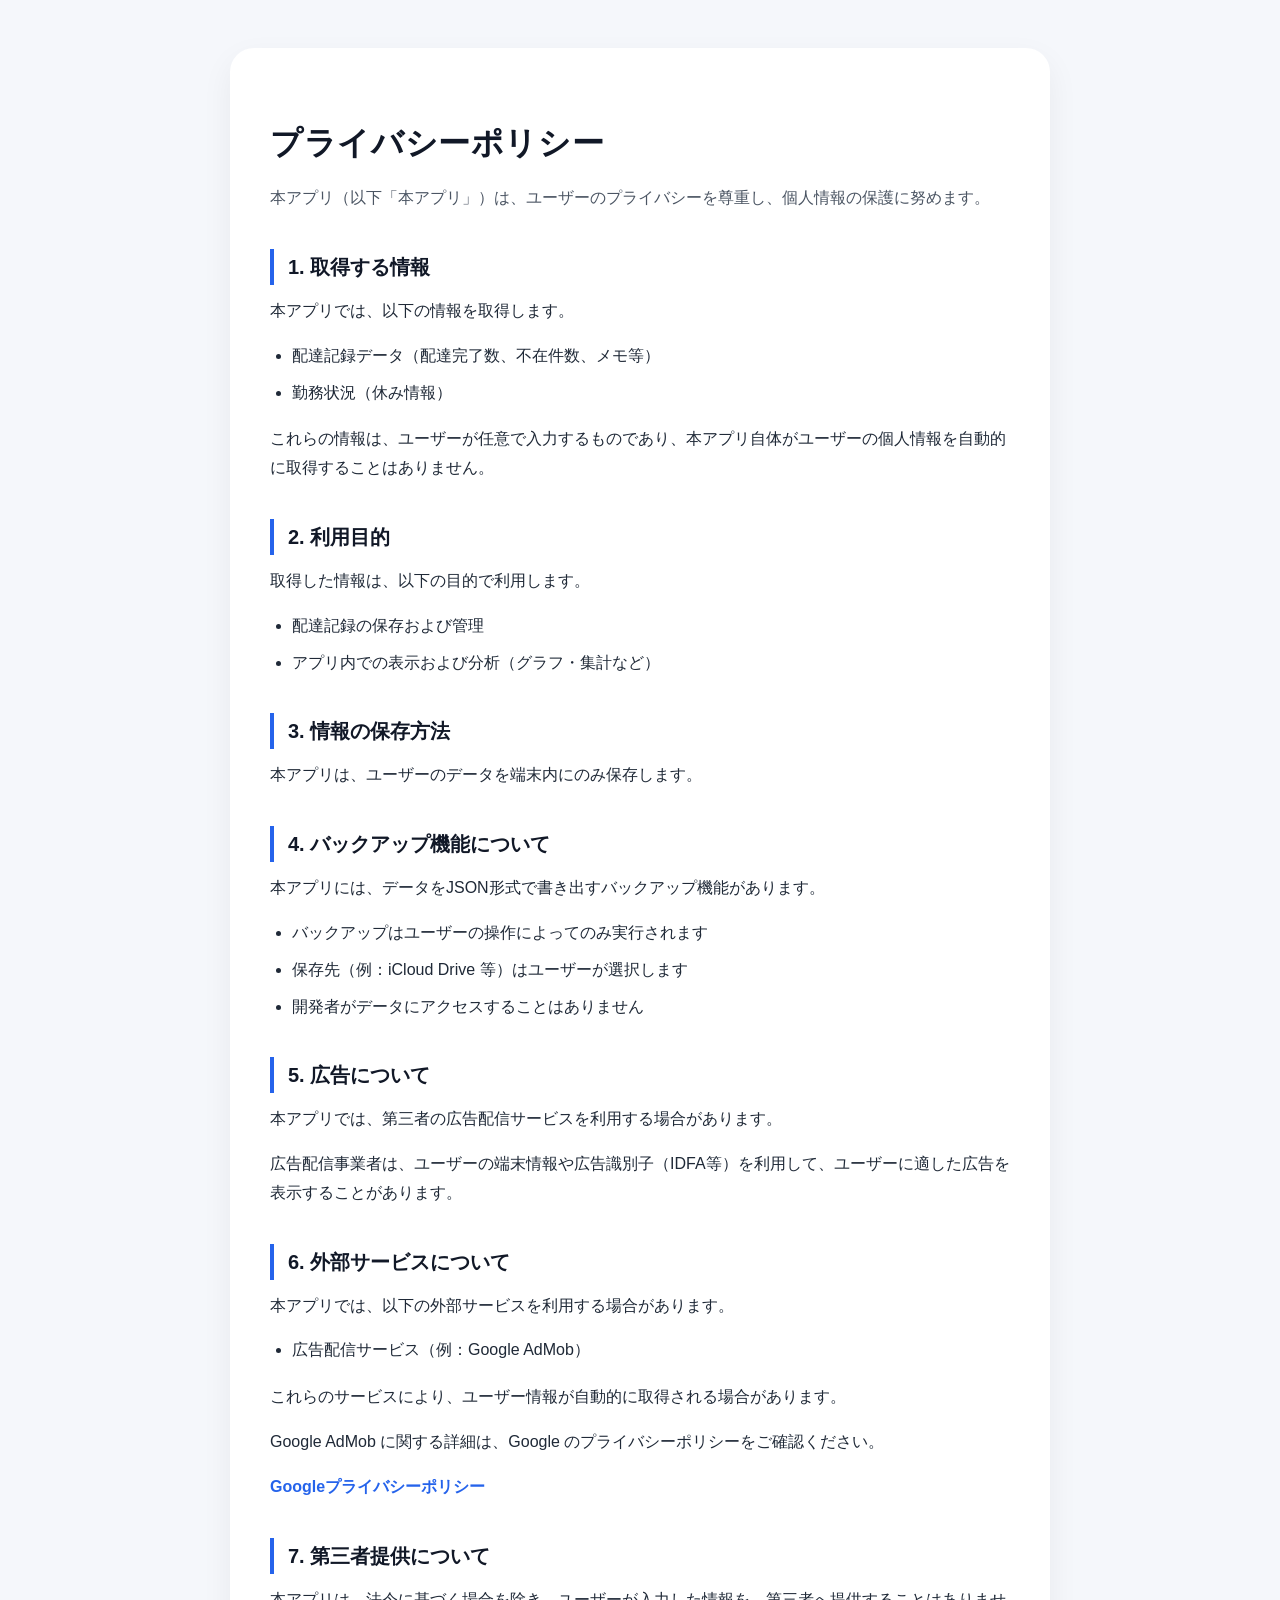
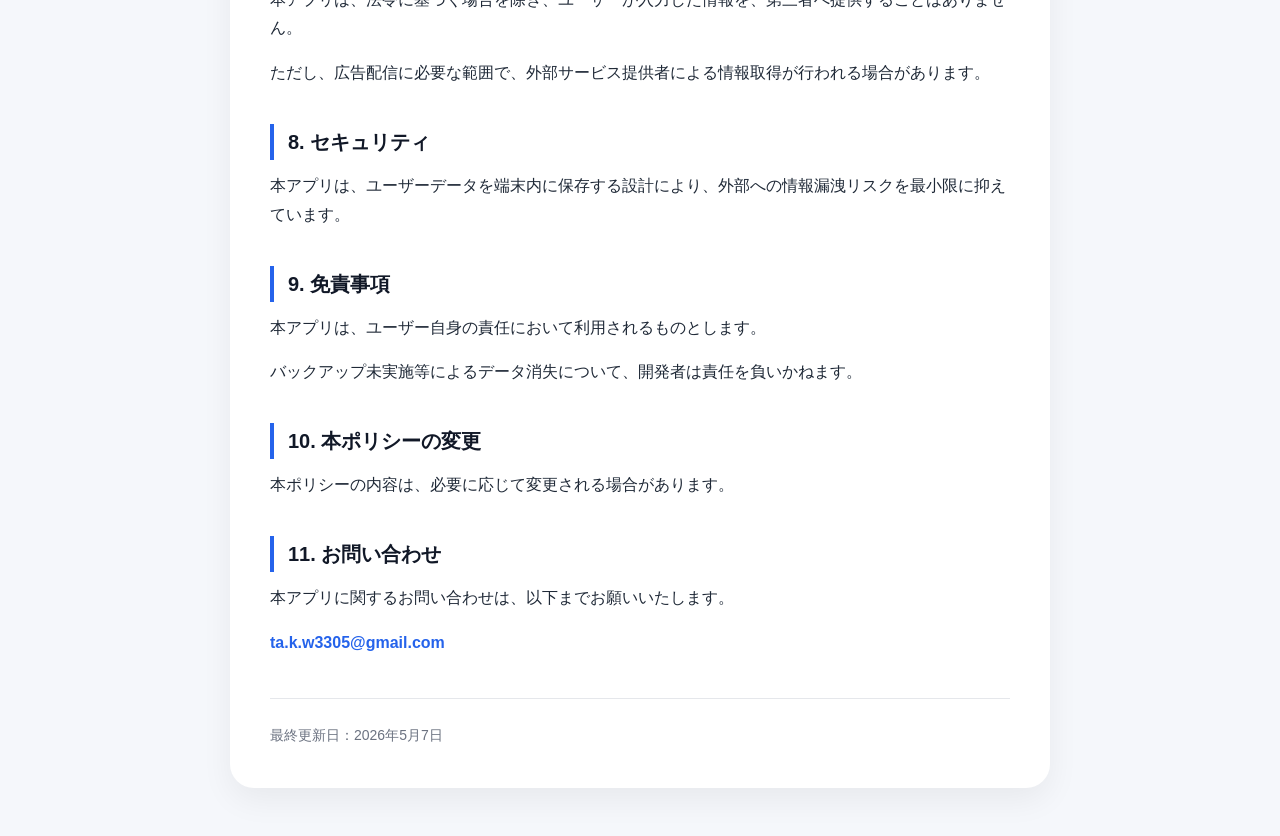
==== delivery-policy.html @ 5f6f4db6 "Create delivery-policy.html" ====
<!DOCTYPE html>
<html lang="ja">
<head>
  <meta charset="UTF-8">
  <meta name="viewport" content="width=device-width, initial-scale=1.0">
  <title>プライバシーポリシー</title>

  <style>
    body {
      margin: 0;
      font-family: -apple-system, BlinkMacSystemFont, "Helvetica Neue", "Yu Gothic", sans-serif;
      background: #f5f7fb;
      color: #1f2937;
      line-height: 1.8;
    }

    .container {
      max-width: 820px;
      margin: 0 auto;
      padding: 48px 20px;
    }

    .card {
      background: #ffffff;
      border-radius: 24px;
      padding: 40px;
      box-shadow: 0 12px 32px rgba(0, 0, 0, 0.06);
    }

    h1 {
      font-size: 32px;
      margin-bottom: 12px;
      color: #111827;
      letter-spacing: 0.02em;
    }

    .lead {
      color: #4b5563;
      margin-bottom: 32px;
    }

    h2 {
      font-size: 20px;
      margin-top: 36px;
      margin-bottom: 12px;
      padding-left: 14px;
      border-left: 4px solid #2563eb;
      color: #111827;
    }

    p {
      margin: 0 0 16px;
    }

    ul {
      padding-left: 22px;
      margin-top: 8px;
      margin-bottom: 18px;
    }

    li {
      margin-bottom: 8px;
    }

    a {
      color: #2563eb;
      text-decoration: none;
      font-weight: 600;
    }

    a:hover {
      text-decoration: underline;
    }

    .footer {
      margin-top: 40px;
      padding-top: 24px;
      border-top: 1px solid #e5e7eb;
      color: #6b7280;
      font-size: 14px;
    }

    @media (max-width: 600px) {
      .container {
        padding: 24px 14px;
      }

      .card {
        padding: 28px 22px;
        border-radius: 18px;
      }

      h1 {
        font-size: 26px;
      }

      h2 {
        font-size: 18px;
      }
    }
  </style>
</head>

<body>
  <main class="container">
    <article class="card">
      <h1>プライバシーポリシー</h1>

      <p class="lead">
        本アプリ（以下「本アプリ」）は、ユーザーのプライバシーを尊重し、個人情報の保護に努めます。
      </p>

      <h2>1. 取得する情報</h2>
      <p>本アプリでは、以下の情報を取得します。</p>
      <ul>
        <li>配達記録データ（配達完了数、不在件数、メモ等）</li>
        <li>勤務状況（休み情報）</li>
      </ul>
      <p>
        これらの情報は、ユーザーが任意で入力するものであり、本アプリ自体がユーザーの個人情報を自動的に取得することはありません。
      </p>

      <h2>2. 利用目的</h2>
      <p>取得した情報は、以下の目的で利用します。</p>
      <ul>
        <li>配達記録の保存および管理</li>
        <li>アプリ内での表示および分析（グラフ・集計など）</li>
      </ul>

      <h2>3. 情報の保存方法</h2>
      <p>本アプリは、ユーザーのデータを端末内にのみ保存します。</p>

      <h2>4. バックアップ機能について</h2>
      <p>本アプリには、データをJSON形式で書き出すバックアップ機能があります。</p>
      <ul>
        <li>バックアップはユーザーの操作によってのみ実行されます</li>
        <li>保存先（例：iCloud Drive 等）はユーザーが選択します</li>
        <li>開発者がデータにアクセスすることはありません</li>
      </ul>

      <h2>5. 広告について</h2>
      <p>本アプリでは、第三者の広告配信サービスを利用する場合があります。</p>
      <p>
        広告配信事業者は、ユーザーの端末情報や広告識別子（IDFA等）を利用して、ユーザーに適した広告を表示することがあります。
      </p>

      <h2>6. 外部サービスについて</h2>
      <p>本アプリでは、以下の外部サービスを利用する場合があります。</p>
      <ul>
        <li>広告配信サービス（例：Google AdMob）</li>
      </ul>
      <p>これらのサービスにより、ユーザー情報が自動的に取得される場合があります。</p>
      <p>
        Google AdMob に関する詳細は、Google のプライバシーポリシーをご確認ください。
      </p>
      <p>
        <a href="https://policies.google.com/privacy" target="_blank" rel="noopener noreferrer">
          Googleプライバシーポリシー
        </a>
      </p>

      <h2>7. 第三者提供について</h2>
      <p>
        本アプリは、法令に基づく場合を除き、ユーザーが入力した情報を、第三者へ提供することはありません。
      </p>
      <p>
        ただし、広告配信に必要な範囲で、外部サービス提供者による情報取得が行われる場合があります。
      </p>

      <h2>8. セキュリティ</h2>
      <p>
        本アプリは、ユーザーデータを端末内に保存する設計により、外部への情報漏洩リスクを最小限に抑えています。
      </p>

      <h2>9. 免責事項</h2>
      <p>本アプリは、ユーザー自身の責任において利用されるものとします。</p>
      <p>
        バックアップ未実施等によるデータ消失について、開発者は責任を負いかねます。
      </p>

      <h2>10. 本ポリシーの変更</h2>
      <p>本ポリシーの内容は、必要に応じて変更される場合があります。</p>

      <h2>11. お問い合わせ</h2>
      <p>本アプリに関するお問い合わせは、以下までお願いいたします。</p>
      <p>
        <a href="mailto:ta.k.w3305@gmail.com">
          ta.k.w3305@gmail.com
        </a>
      </p>

      <div class="footer">
        最終更新日：2026年5月7日
      </div>
    </article>
  </main>
</body>
</html>
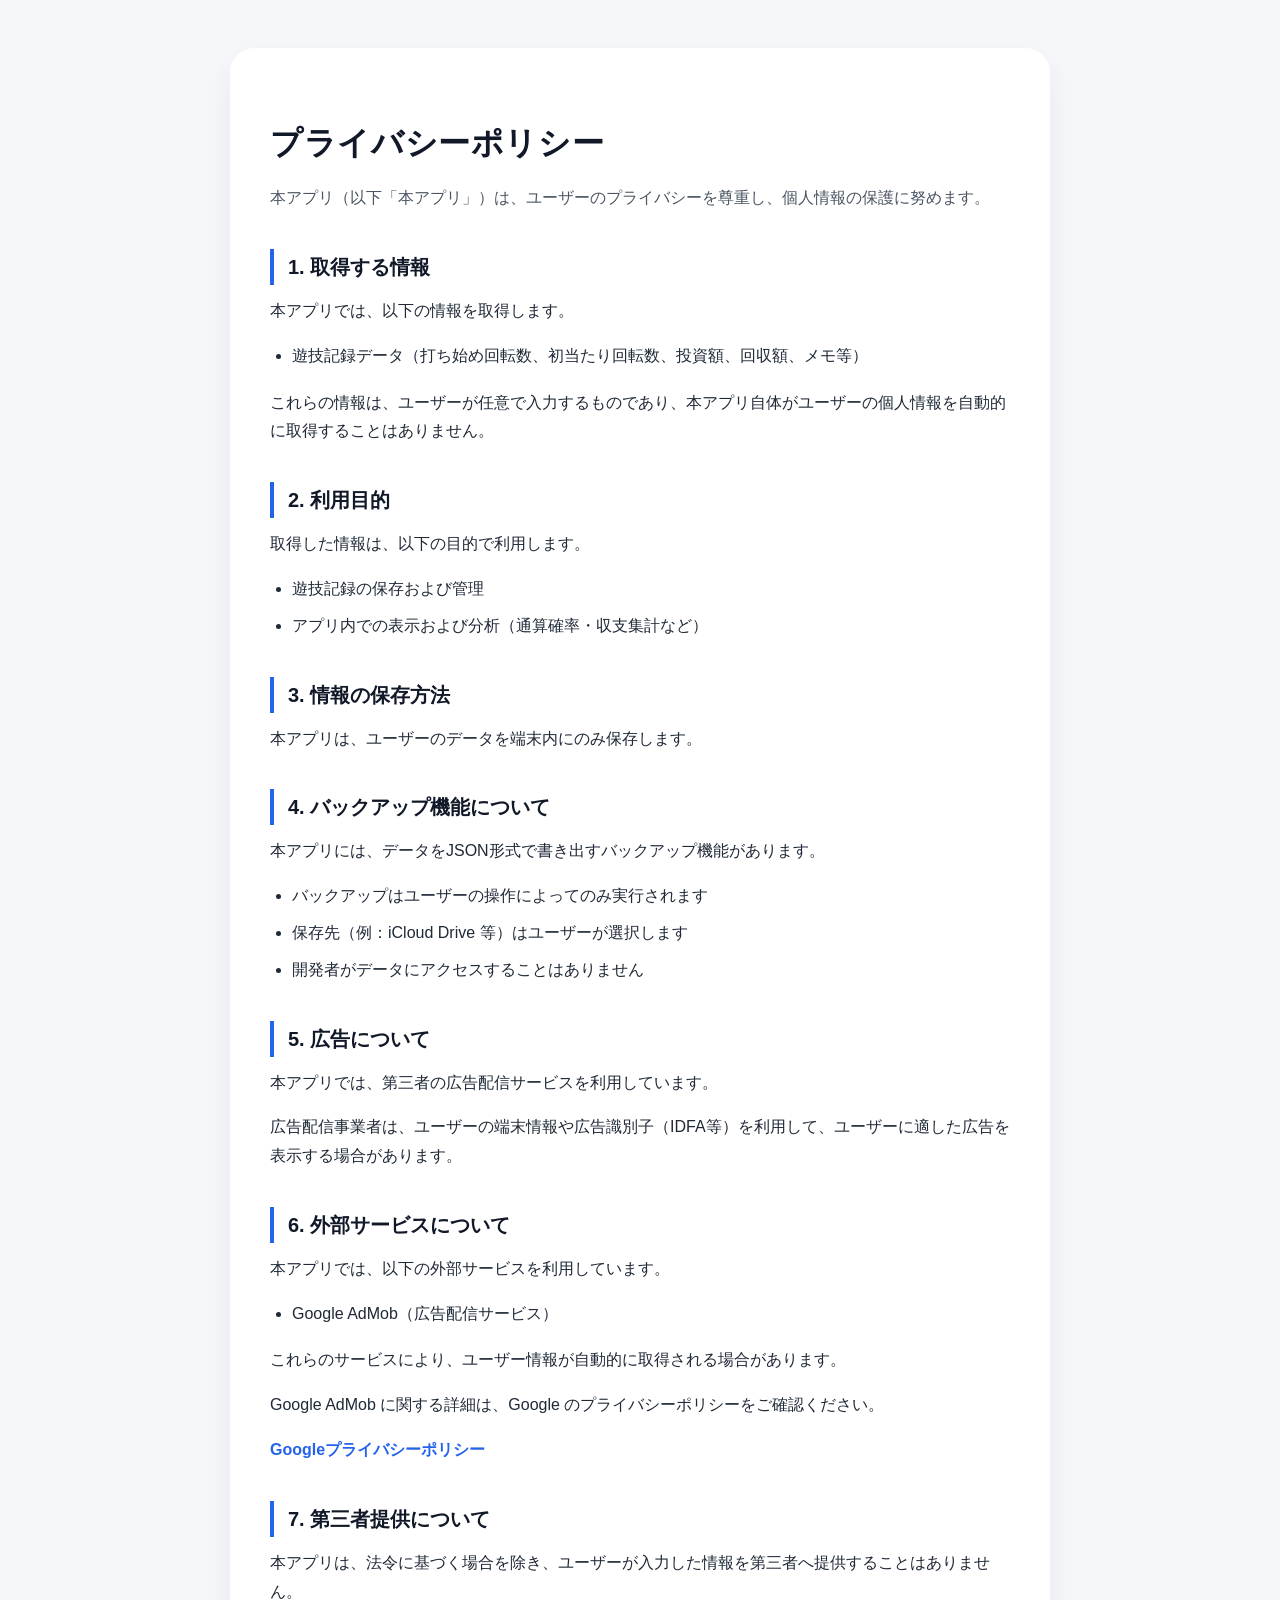
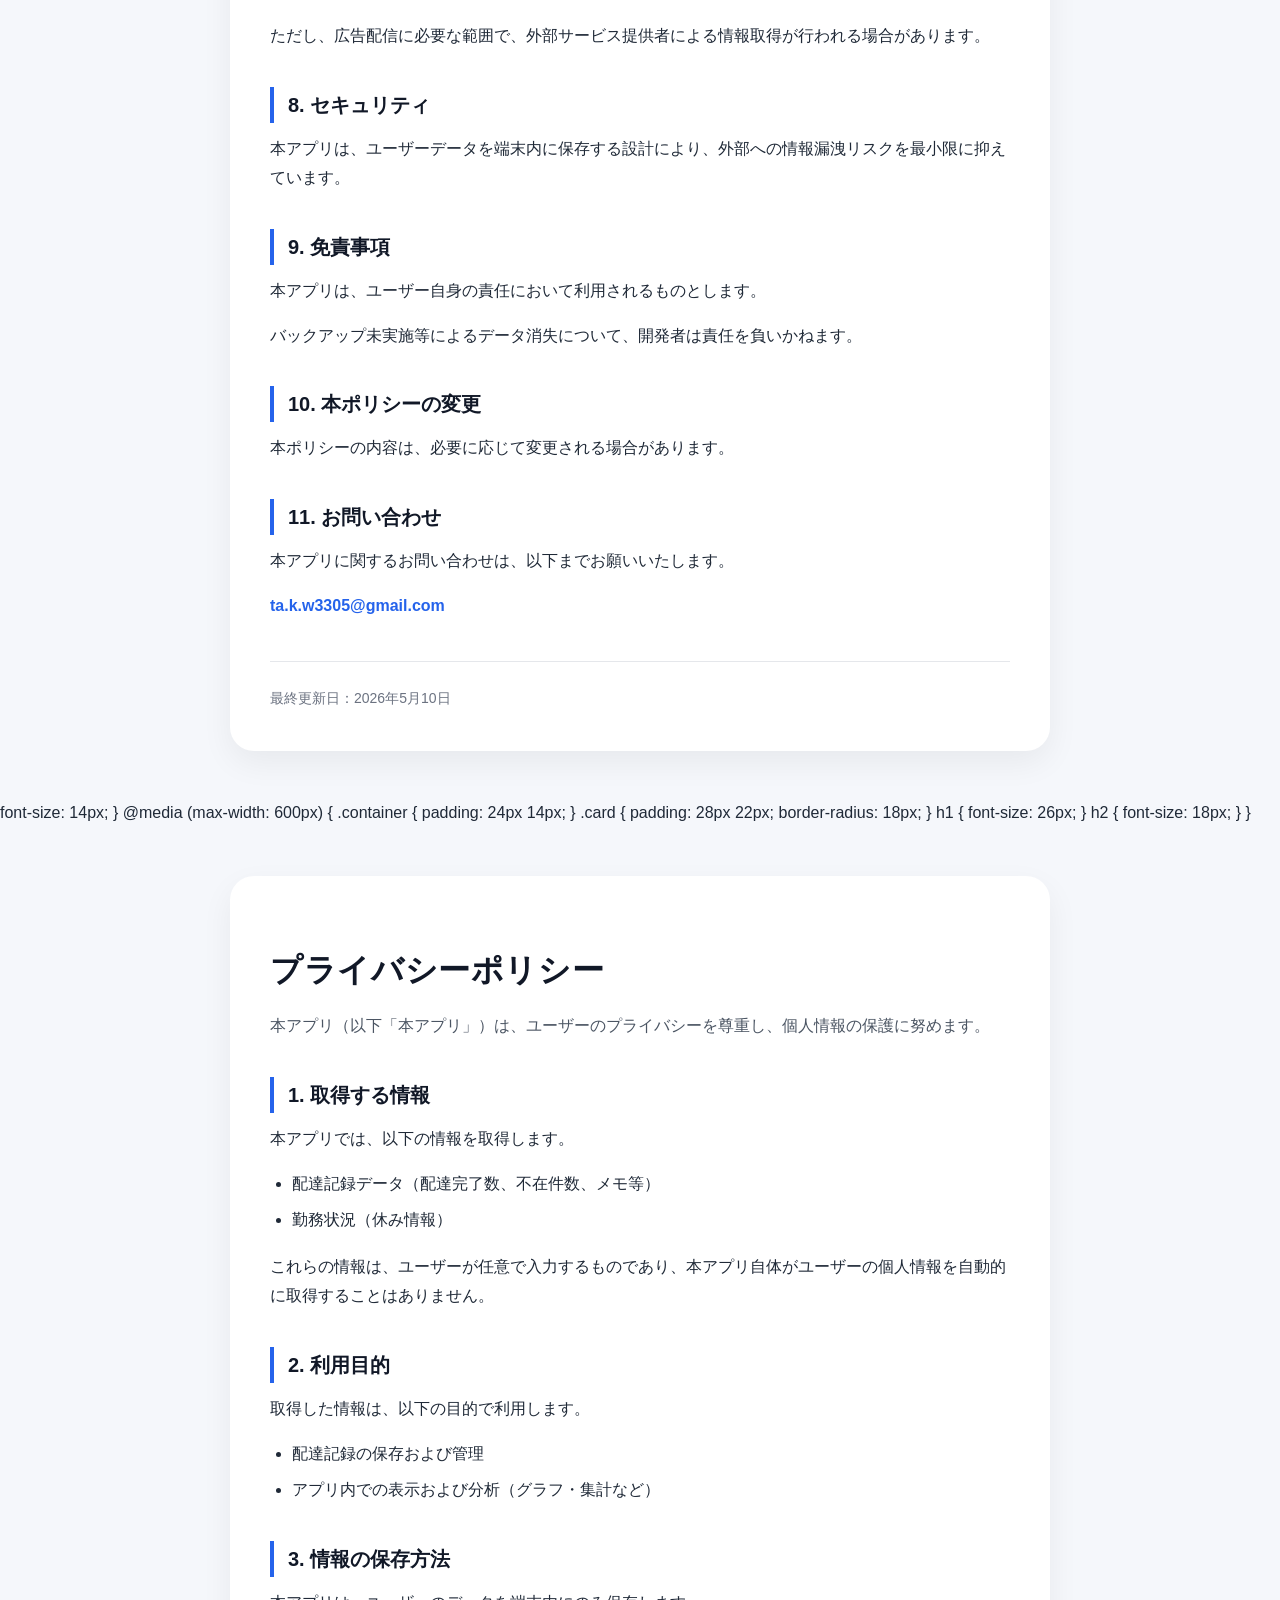
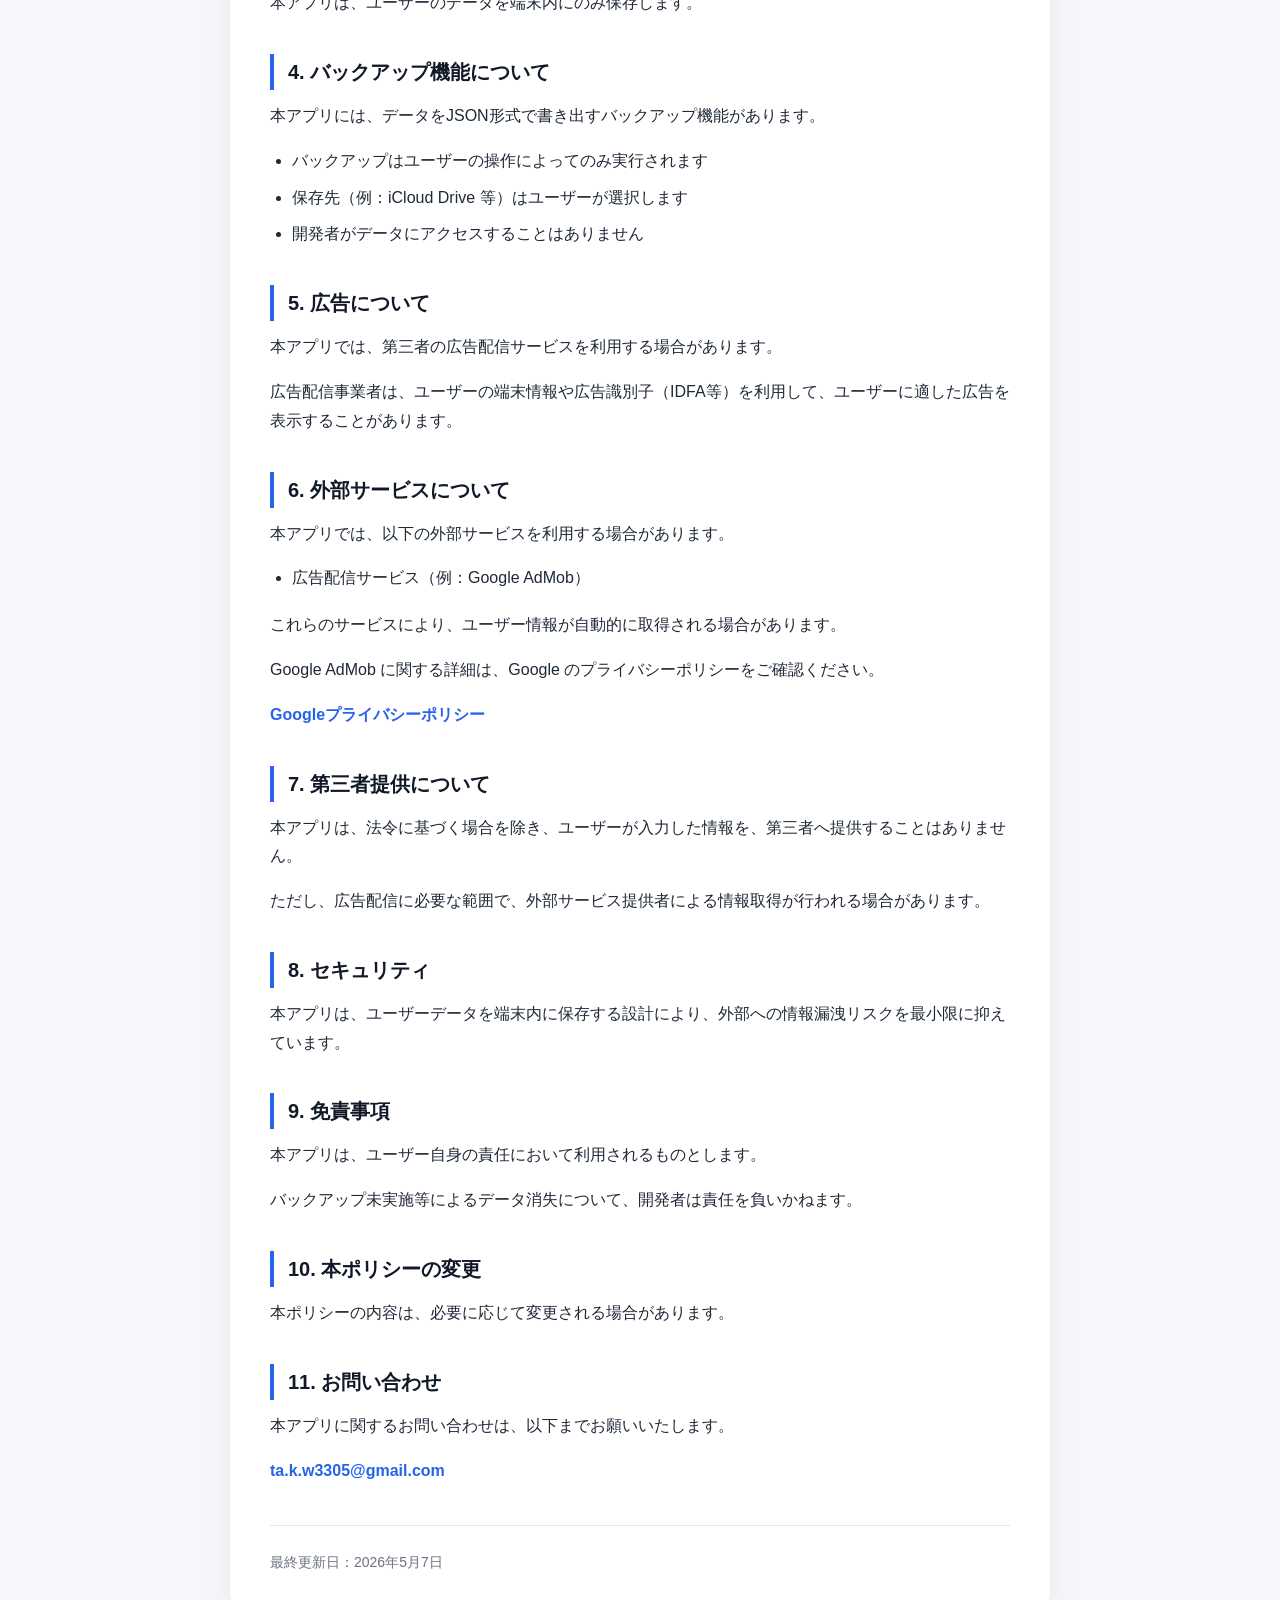
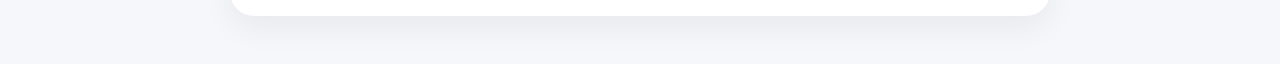
==== commit 03351774: "Update delivery-policy.html" ====
--- a/delivery-policy.html
+++ b/delivery-policy.html
@@ -113,6 +113,123 @@
       <h2>1. 取得する情報</h2>
       <p>本アプリでは、以下の情報を取得します。</p>
       <ul>
+        <li>遊技記録データ（打ち始め回転数、初当たり回転数、投資額、回収額、メモ等）</li>
+      </ul>
+      <p>
+        これらの情報は、ユーザーが任意で入力するものであり、本アプリ自体がユーザーの個人情報を自動的に取得することはありません。
+      </p>
+
+      <h2>2. 利用目的</h2>
+      <p>取得した情報は、以下の目的で利用します。</p>
+      <ul>
+        <li>遊技記録の保存および管理</li>
+        <li>アプリ内での表示および分析（通算確率・収支集計など）</li>
+      </ul>
+
+      <h2>3. 情報の保存方法</h2>
+      <p>本アプリは、ユーザーのデータを端末内にのみ保存します。</p>
+
+      <h2>4. バックアップ機能について</h2>
+      <p>本アプリには、データをJSON形式で書き出すバックアップ機能があります。</p>
+      <ul>
+        <li>バックアップはユーザーの操作によってのみ実行されます</li>
+        <li>保存先（例：iCloud Drive 等）はユーザーが選択します</li>
+        <li>開発者がデータにアクセスすることはありません</li>
+      </ul>
+
+      <h2>5. 広告について</h2>
+      <p>本アプリでは、第三者の広告配信サービスを利用しています。</p>
+      <p>
+        広告配信事業者は、ユーザーの端末情報や広告識別子（IDFA等）を利用して、ユーザーに適した広告を表示する場合があります。
+      </p>
+
+      <h2>6. 外部サービスについて</h2>
+      <p>本アプリでは、以下の外部サービスを利用しています。</p>
+      <ul>
+        <li>Google AdMob（広告配信サービス）</li>
+      </ul>
+      <p>これらのサービスにより、ユーザー情報が自動的に取得される場合があります。</p>
+      <p>
+        Google AdMob に関する詳細は、Google のプライバシーポリシーをご確認ください。
+      </p>
+      <p>
+        <a href="https://policies.google.com/privacy" target="_blank" rel="noopener noreferrer">
+          Googleプライバシーポリシー
+        </a>
+      </p>
+
+      <h2>7. 第三者提供について</h2>
+      <p>
+        本アプリは、法令に基づく場合を除き、ユーザーが入力した情報を第三者へ提供することはありません。
+      </p>
+      <p>
+        ただし、広告配信に必要な範囲で、外部サービス提供者による情報取得が行われる場合があります。
+      </p>
+
+      <h2>8. セキュリティ</h2>
+      <p>
+        本アプリは、ユーザーデータを端末内に保存する設計により、外部への情報漏洩リスクを最小限に抑えています。
+      </p>
+
+      <h2>9. 免責事項</h2>
+      <p>本アプリは、ユーザー自身の責任において利用されるものとします。</p>
+      <p>
+        バックアップ未実施等によるデータ消失について、開発者は責任を負いかねます。
+      </p>
+
+      <h2>10. 本ポリシーの変更</h2>
+      <p>本ポリシーの内容は、必要に応じて変更される場合があります。</p>
+
+      <h2>11. お問い合わせ</h2>
+      <p>本アプリに関するお問い合わせは、以下までお願いいたします。</p>
+      <p>
+        <a href="mailto:ta.k.w3305@gmail.com">
+          ta.k.w3305@gmail.com
+        </a>
+      </p>
+
+      <div class="footer">
+        最終更新日：2026年5月10日
+      </div>
+    </article>
+  </main>
+</body>
+</html>      font-size: 14px;
+    }
+
+    @media (max-width: 600px) {
+      .container {
+        padding: 24px 14px;
+      }
+
+      .card {
+        padding: 28px 22px;
+        border-radius: 18px;
+      }
+
+      h1 {
+        font-size: 26px;
+      }
+
+      h2 {
+        font-size: 18px;
+      }
+    }
+  </style>
+</head>
+
+<body>
+  <main class="container">
+    <article class="card">
+      <h1>プライバシーポリシー</h1>
+
+      <p class="lead">
+        本アプリ（以下「本アプリ」）は、ユーザーのプライバシーを尊重し、個人情報の保護に努めます。
+      </p>
+
+      <h2>1. 取得する情報</h2>
+      <p>本アプリでは、以下の情報を取得します。</p>
+      <ul>
         <li>配達記録データ（配達完了数、不在件数、メモ等）</li>
         <li>勤務状況（休み情報）</li>
       </ul>
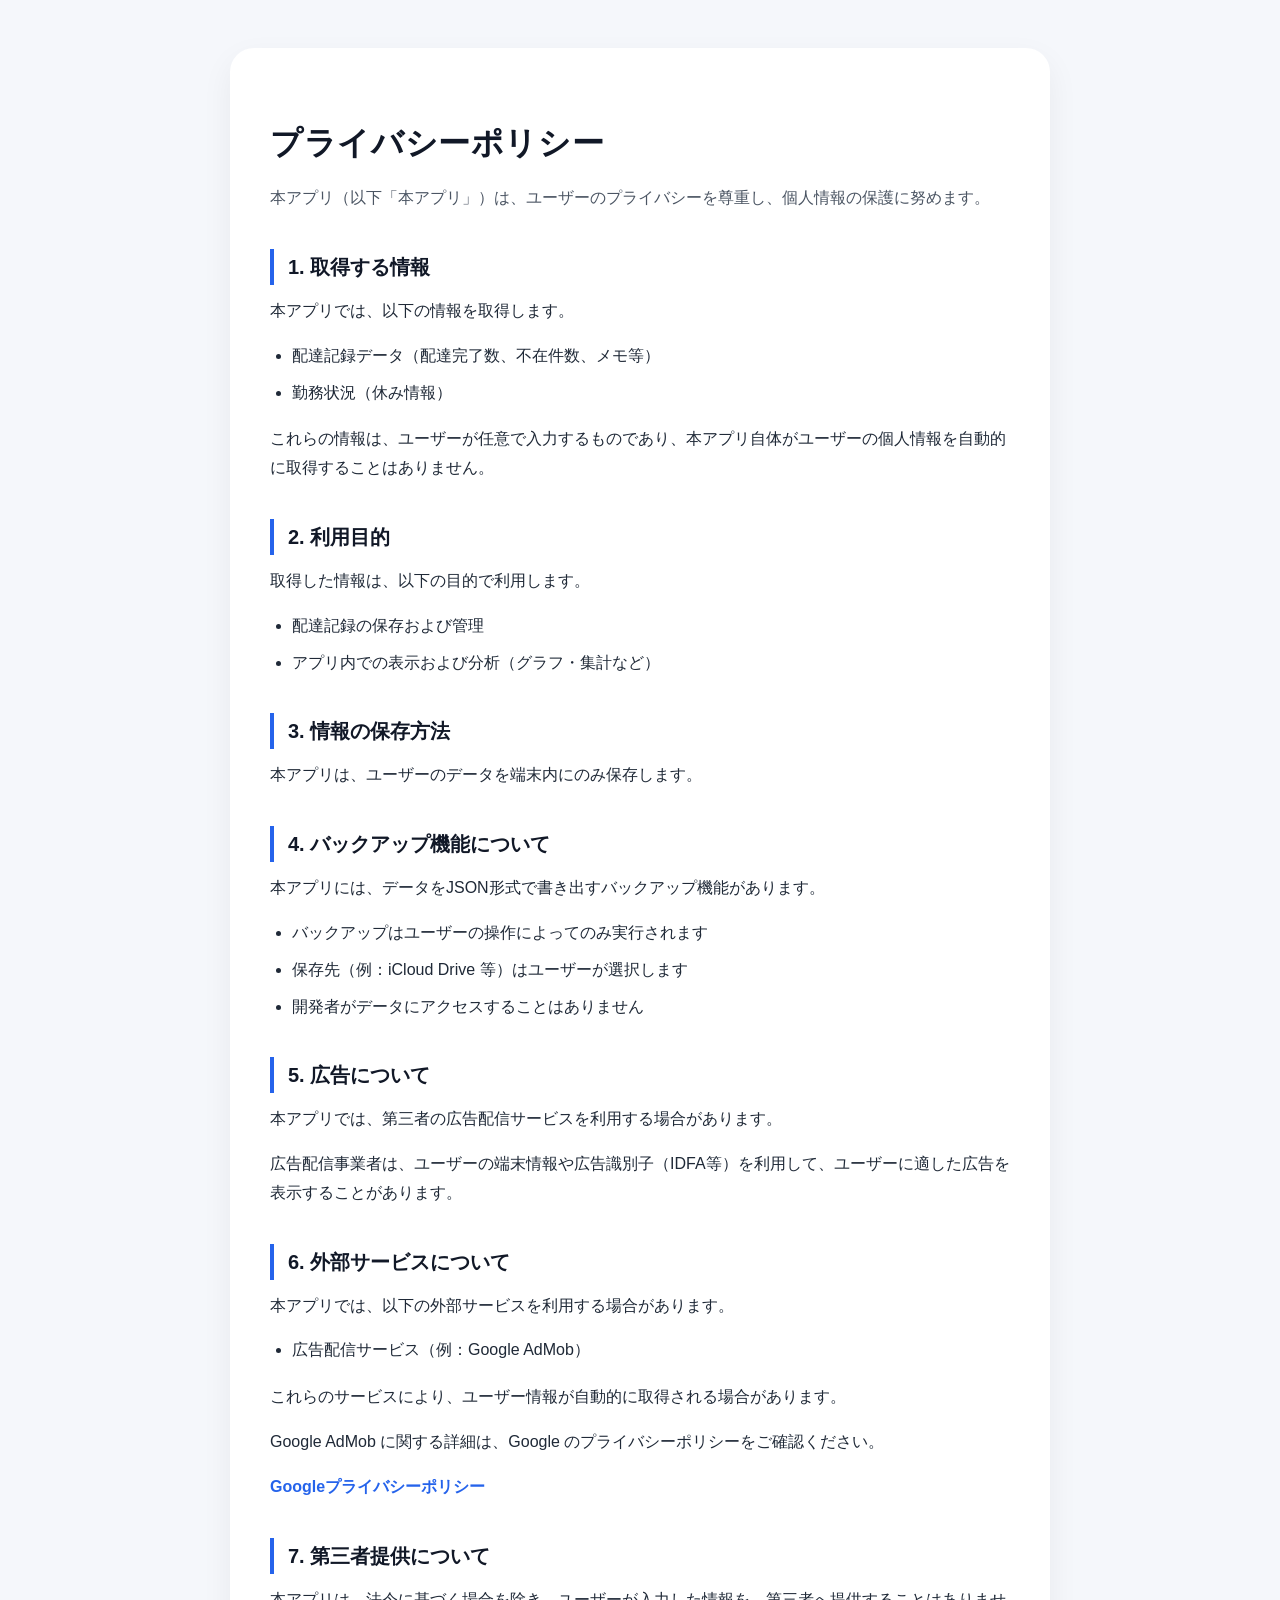
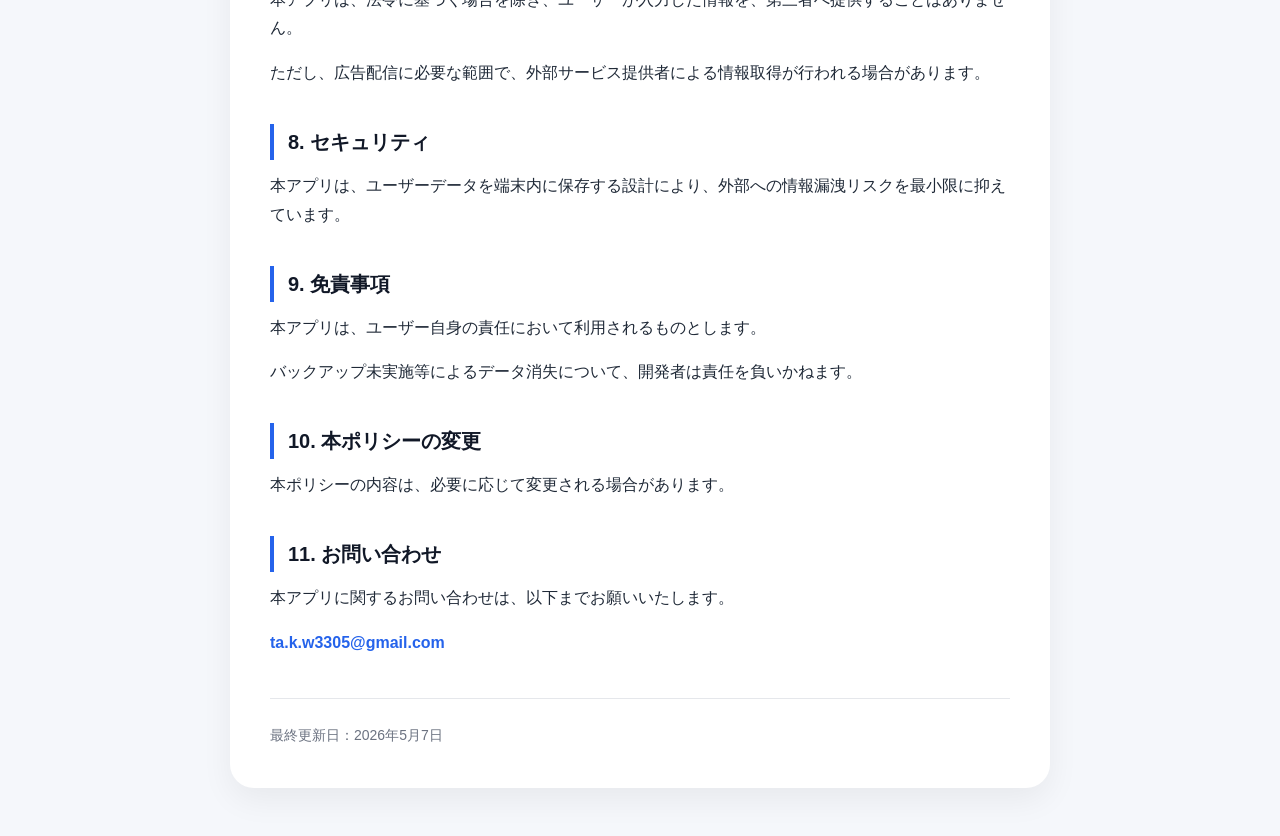
==== commit 91453277: "Update delivery-policy.html" ====
--- a/delivery-policy.html
+++ b/delivery-policy.html
@@ -78,123 +78,6 @@
       border-top: 1px solid #e5e7eb;
       color: #6b7280;
       font-size: 14px;
-    }
-
-    @media (max-width: 600px) {
-      .container {
-        padding: 24px 14px;
-      }
-
-      .card {
-        padding: 28px 22px;
-        border-radius: 18px;
-      }
-
-      h1 {
-        font-size: 26px;
-      }
-
-      h2 {
-        font-size: 18px;
-      }
-    }
-  </style>
-</head>
-
-<body>
-  <main class="container">
-    <article class="card">
-      <h1>プライバシーポリシー</h1>
-
-      <p class="lead">
-        本アプリ（以下「本アプリ」）は、ユーザーのプライバシーを尊重し、個人情報の保護に努めます。
-      </p>
-
-      <h2>1. 取得する情報</h2>
-      <p>本アプリでは、以下の情報を取得します。</p>
-      <ul>
-        <li>遊技記録データ（打ち始め回転数、初当たり回転数、投資額、回収額、メモ等）</li>
-      </ul>
-      <p>
-        これらの情報は、ユーザーが任意で入力するものであり、本アプリ自体がユーザーの個人情報を自動的に取得することはありません。
-      </p>
-
-      <h2>2. 利用目的</h2>
-      <p>取得した情報は、以下の目的で利用します。</p>
-      <ul>
-        <li>遊技記録の保存および管理</li>
-        <li>アプリ内での表示および分析（通算確率・収支集計など）</li>
-      </ul>
-
-      <h2>3. 情報の保存方法</h2>
-      <p>本アプリは、ユーザーのデータを端末内にのみ保存します。</p>
-
-      <h2>4. バックアップ機能について</h2>
-      <p>本アプリには、データをJSON形式で書き出すバックアップ機能があります。</p>
-      <ul>
-        <li>バックアップはユーザーの操作によってのみ実行されます</li>
-        <li>保存先（例：iCloud Drive 等）はユーザーが選択します</li>
-        <li>開発者がデータにアクセスすることはありません</li>
-      </ul>
-
-      <h2>5. 広告について</h2>
-      <p>本アプリでは、第三者の広告配信サービスを利用しています。</p>
-      <p>
-        広告配信事業者は、ユーザーの端末情報や広告識別子（IDFA等）を利用して、ユーザーに適した広告を表示する場合があります。
-      </p>
-
-      <h2>6. 外部サービスについて</h2>
-      <p>本アプリでは、以下の外部サービスを利用しています。</p>
-      <ul>
-        <li>Google AdMob（広告配信サービス）</li>
-      </ul>
-      <p>これらのサービスにより、ユーザー情報が自動的に取得される場合があります。</p>
-      <p>
-        Google AdMob に関する詳細は、Google のプライバシーポリシーをご確認ください。
-      </p>
-      <p>
-        <a href="https://policies.google.com/privacy" target="_blank" rel="noopener noreferrer">
-          Googleプライバシーポリシー
-        </a>
-      </p>
-
-      <h2>7. 第三者提供について</h2>
-      <p>
-        本アプリは、法令に基づく場合を除き、ユーザーが入力した情報を第三者へ提供することはありません。
-      </p>
-      <p>
-        ただし、広告配信に必要な範囲で、外部サービス提供者による情報取得が行われる場合があります。
-      </p>
-
-      <h2>8. セキュリティ</h2>
-      <p>
-        本アプリは、ユーザーデータを端末内に保存する設計により、外部への情報漏洩リスクを最小限に抑えています。
-      </p>
-
-      <h2>9. 免責事項</h2>
-      <p>本アプリは、ユーザー自身の責任において利用されるものとします。</p>
-      <p>
-        バックアップ未実施等によるデータ消失について、開発者は責任を負いかねます。
-      </p>
-
-      <h2>10. 本ポリシーの変更</h2>
-      <p>本ポリシーの内容は、必要に応じて変更される場合があります。</p>
-
-      <h2>11. お問い合わせ</h2>
-      <p>本アプリに関するお問い合わせは、以下までお願いいたします。</p>
-      <p>
-        <a href="mailto:ta.k.w3305@gmail.com">
-          ta.k.w3305@gmail.com
-        </a>
-      </p>
-
-      <div class="footer">
-        最終更新日：2026年5月10日
-      </div>
-    </article>
-  </main>
-</body>
-</html>      font-size: 14px;
     }
 
     @media (max-width: 600px) {
